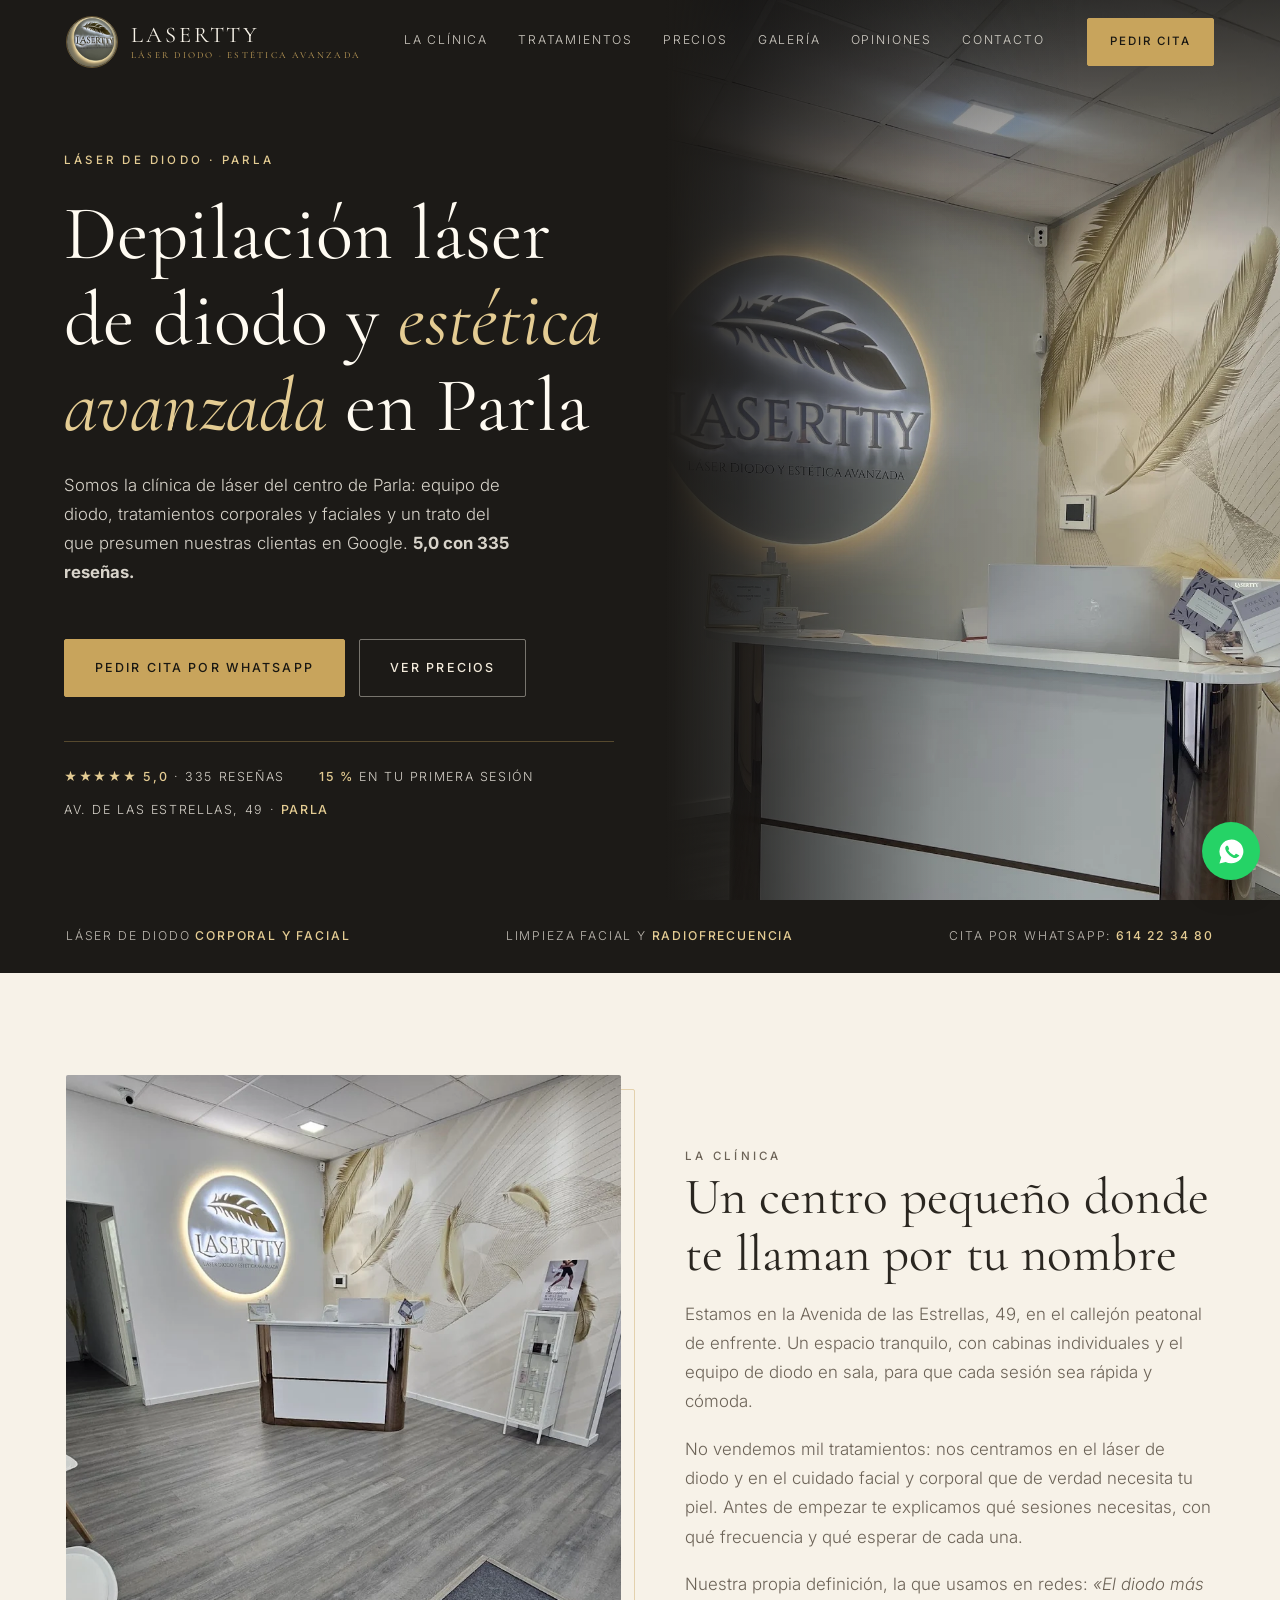
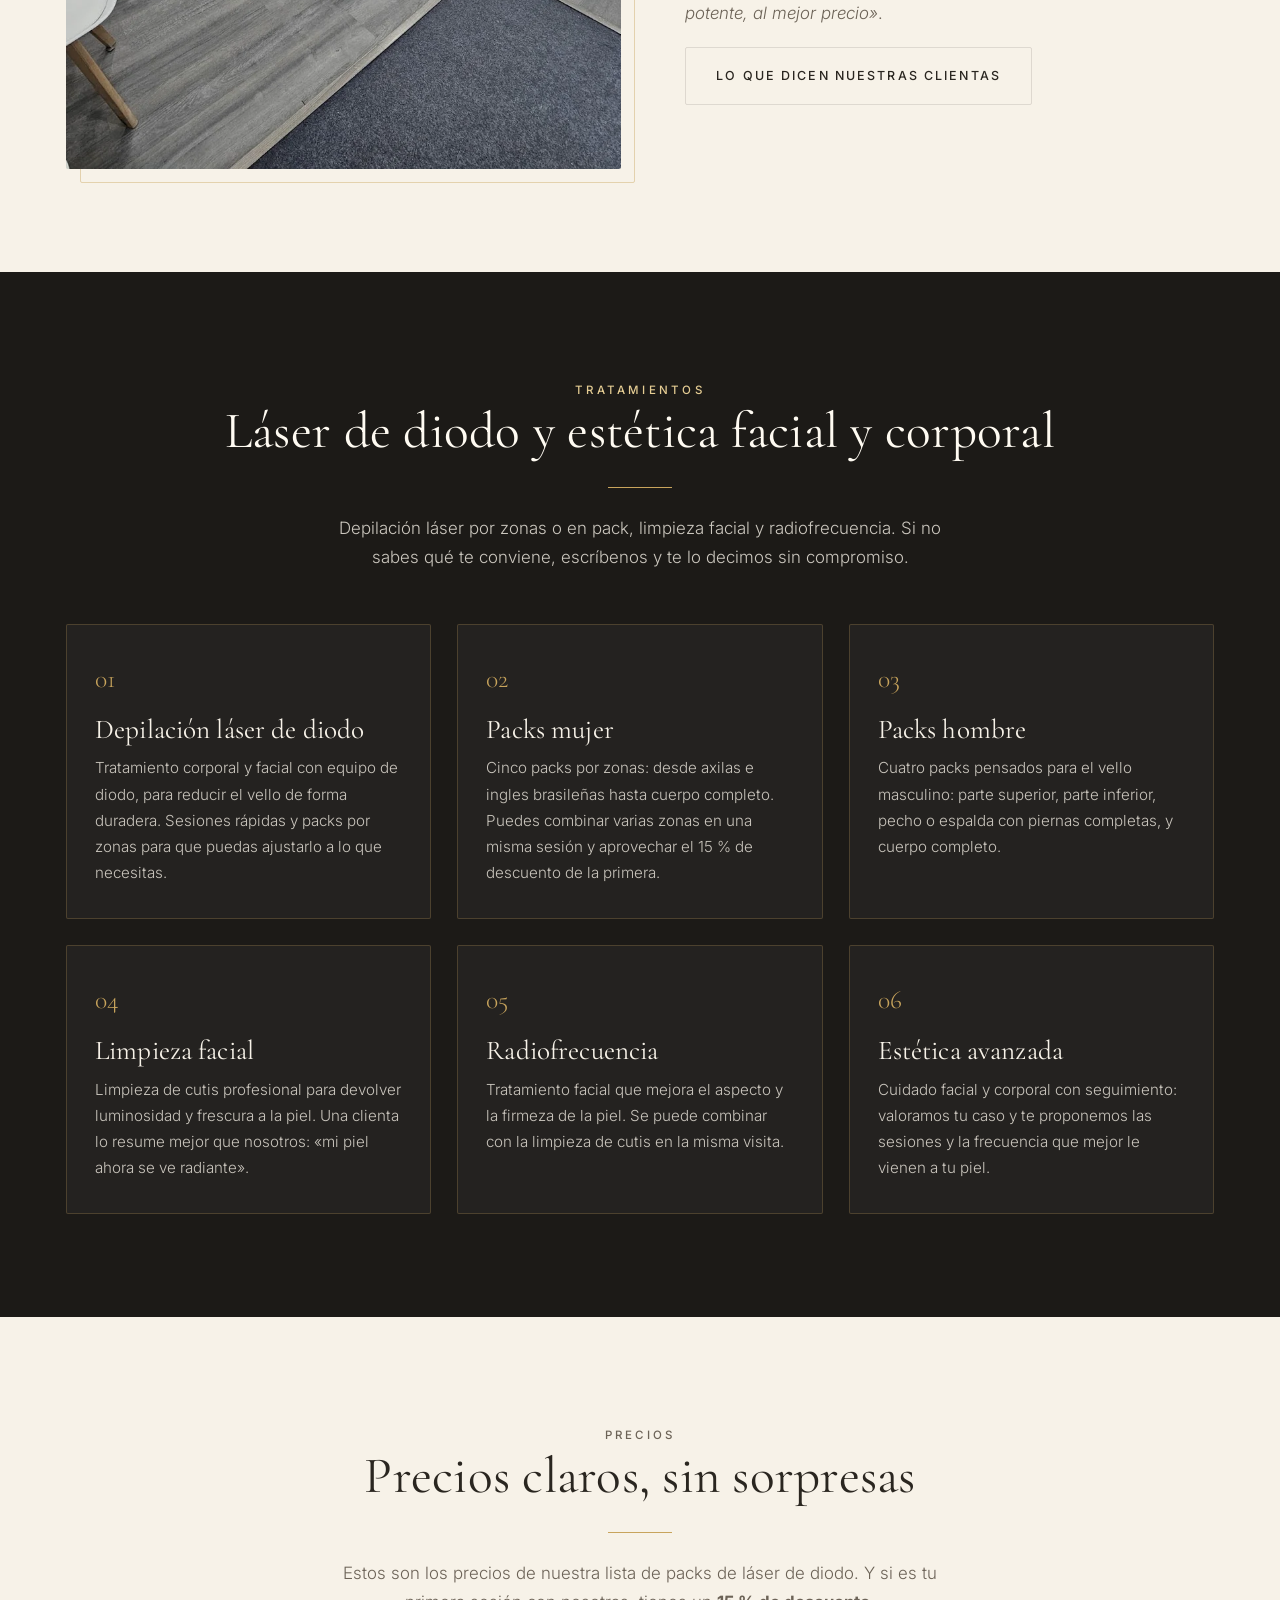
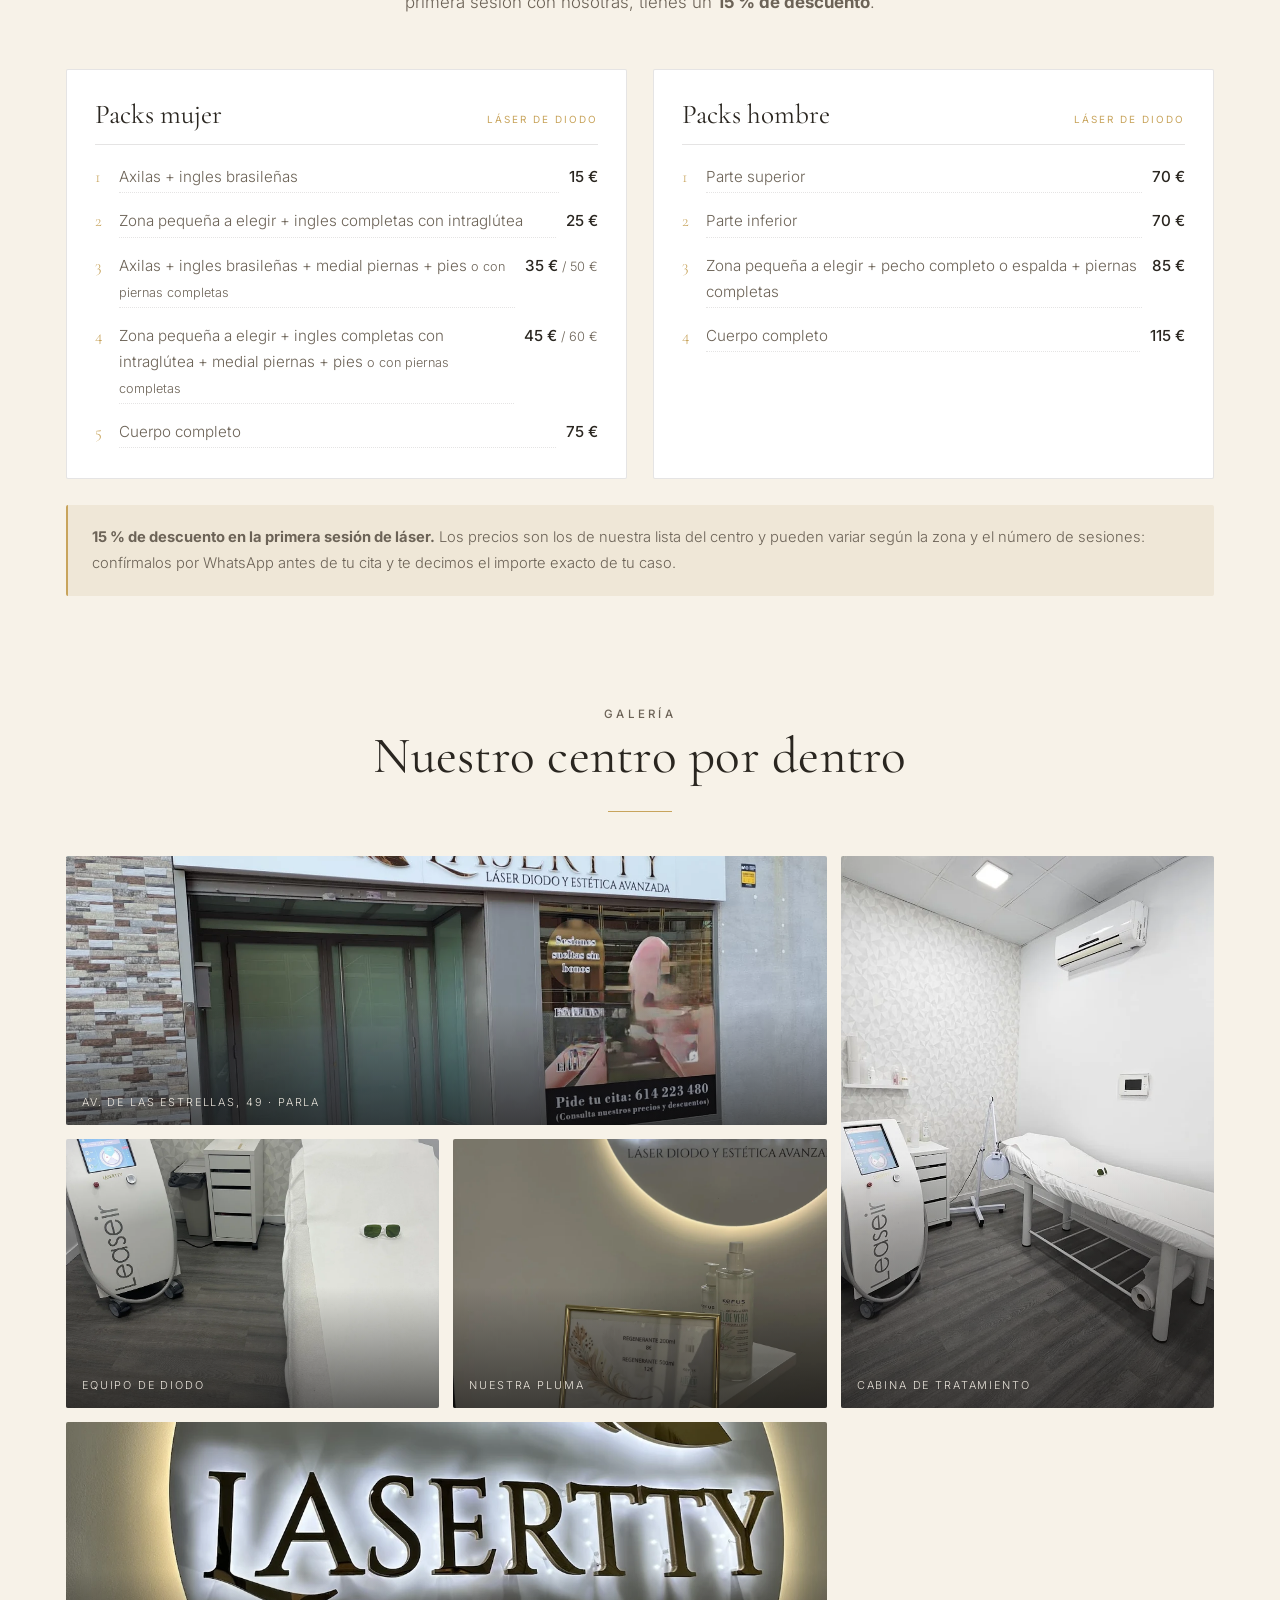
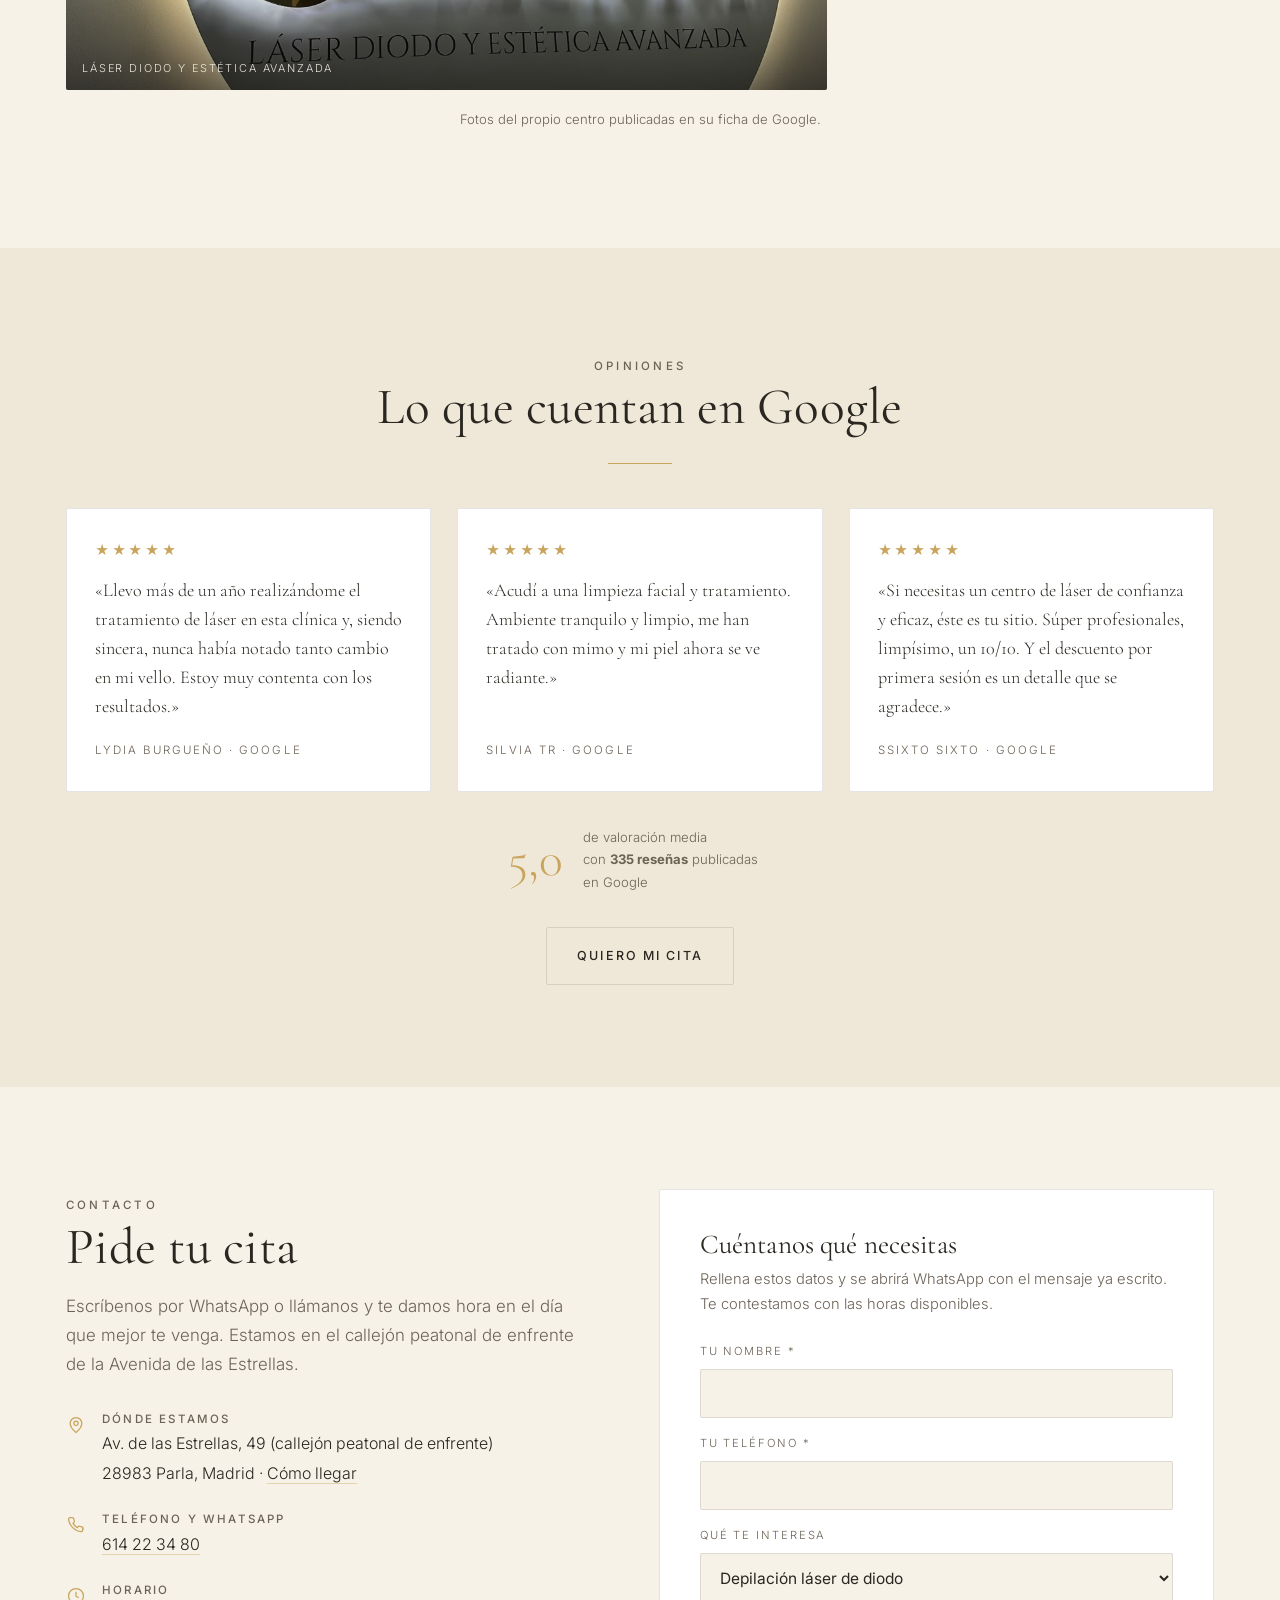
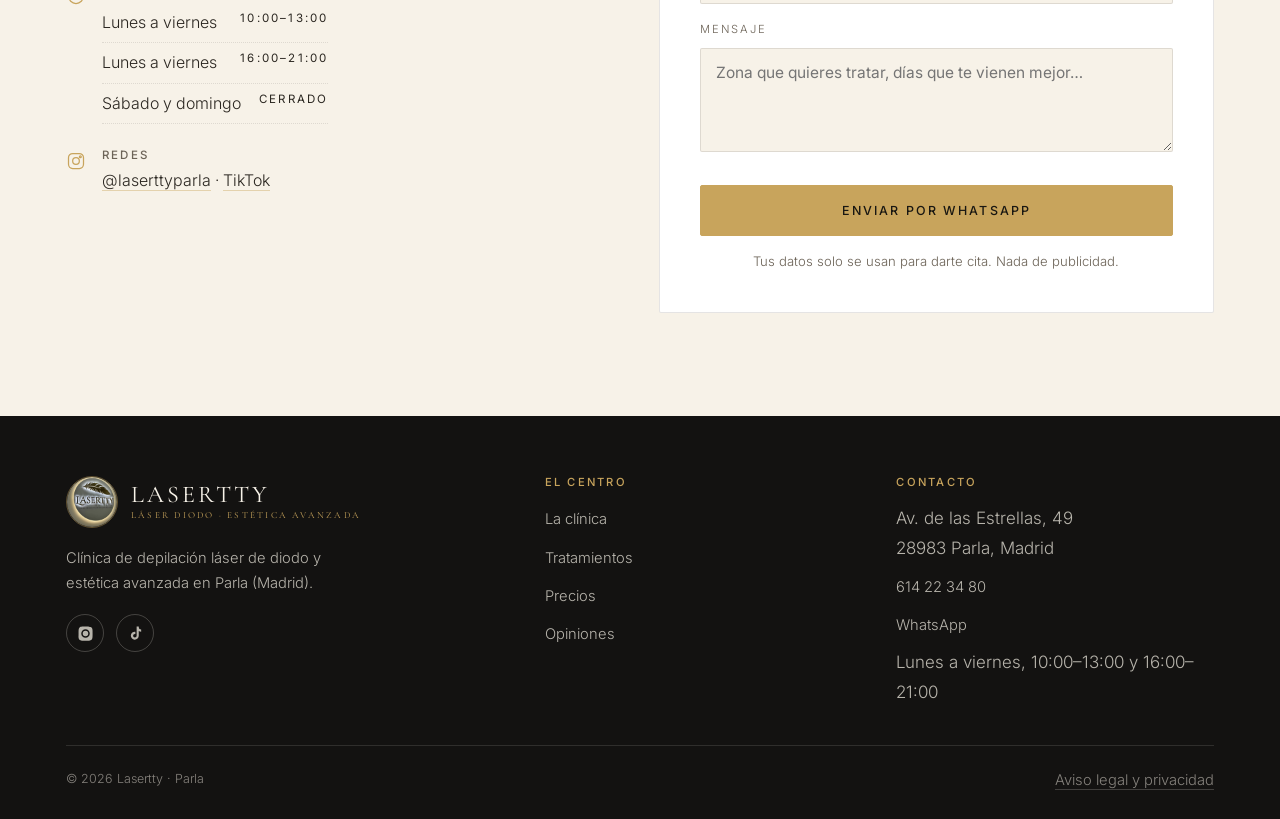
==== index.html @ de96763f "Lasertty (Parla): web premium de clinica de laser diodo y estetica avanzada" ====
<!DOCTYPE html>
<html lang="es">
<head>
<meta charset="utf-8">
<meta name="viewport" content="width=device-width, initial-scale=1, maximum-scale=1, user-scalable=no, viewport-fit=cover">
<title>Lasertty — Depilación láser de diodo y estética avanzada en Parla</title>
<meta name="description" content="Clínica de láser de diodo y estética avanzada en Parla (Madrid). 5,0 en Google con 335 reseñas. 15 % en tu primera sesión de láser. Av. de las Estrellas, 49 — cita por WhatsApp: 614 22 34 80.">
<meta name="robots" content="index, follow">
<meta name="theme-color" content="#131211">
<meta property="og:type" content="website">
<meta property="og:title" content="Lasertty — Láser de diodo y estética avanzada en Parla">
<meta property="og:description" content="Depilación láser de diodo, limpieza facial y radiofrecuencia. 5,0 en Google con 335 reseñas y 15 % en tu primera sesión.">
<meta property="og:image" content="https://neolabs-clientes.github.io/lasertty/og.jpg">
<meta property="og:url" content="https://neolabs-clientes.github.io/lasertty/">
<meta property="og:locale" content="es_ES">
<link rel="icon" href="favicon.png">
<link rel="apple-touch-icon" href="apple-touch-icon.png">
<link rel="preconnect" href="https://fonts.googleapis.com">
<link rel="preconnect" href="https://fonts.gstatic.com" crossorigin>
<link href="https://fonts.googleapis.com/css2?family=Cormorant+Garamond:ital,wght@0,300;0,400;0,500;1,400&family=Inter:wght@300;400;500&display=swap" rel="stylesheet">
<link rel="stylesheet" href="assets/estilo.css">
<script type="application/ld+json">
{
  "@context":"https://schema.org",
  "@type":"BeautySalon",
  "name":"Lasertty",
  "alternateName":"Lasertty — Láser diodo y estética avanzada",
  "description":"Clínica de depilación láser de diodo y estética avanzada en Parla: tratamientos corporales y faciales, limpieza facial y radiofrecuencia.",
  "telephone":"+34614223480",
  "image":"https://neolabs-clientes.github.io/lasertty/og.jpg",
  "url":"https://neolabs-clientes.github.io/lasertty/",
  "address":{"@type":"PostalAddress","streetAddress":"Avenida de las Estrellas, 49","postalCode":"28983","addressLocality":"Parla","addressRegion":"Madrid","addressCountry":"ES"},
  "aggregateRating":{"@type":"AggregateRating","ratingValue":"5.0","reviewCount":"335","bestRating":"5"},
  "openingHoursSpecification":[
    {"@type":"OpeningHoursSpecification","dayOfWeek":["Monday","Tuesday","Wednesday","Thursday","Friday"],"opens":"10:00","closes":"13:00"},
    {"@type":"OpeningHoursSpecification","dayOfWeek":["Monday","Tuesday","Wednesday","Thursday","Friday"],"opens":"16:00","closes":"21:00"}
  ],
  "sameAs":["https://www.instagram.com/laserttyparla/","https://www.tiktok.com/@laserttyparla"],
  "priceRange":"15€ - 115€"
}
</script>
</head>
<body>

<header id="cab">
  <div class="wrap nav">
    <a class="marca" href="#inicio" aria-label="Lasertty, inicio">
      <img src="assets/img/logo.webp" alt="Logotipo de Lasertty: pluma dorada y nombre de la clínica" width="1200" height="1200">
      <b>LASERTTY<i>Láser diodo · Estética avanzada</i></b>
    </a>
    <nav class="menu" id="menu">
      <a href="#clinica">La clínica</a>
      <a href="#tratamientos">Tratamientos</a>
      <a href="#precios">Precios</a>
      <a href="#galeria">Galería</a>
      <a href="#opiniones">Opiniones</a>
      <a href="#contacto">Contacto</a>
    </nav>
    <a class="btn" href="https://wa.me/34614223480?text=Hola%2C%20quiero%20pedir%20cita%20en%20Lasertty" target="_blank" rel="noopener">Pedir cita</a>
    <button class="burger" id="burger" aria-label="Abrir menú" aria-expanded="false"><span></span><span></span><span></span></button>
  </div>
</header>

<main>

<!-- HERO -->
<section class="hero" id="inicio">
  <div class="texto">
    <span class="over">Láser de diodo · Parla</span>
    <h1>Depilación láser de diodo y <em>estética avanzada</em> en Parla</h1>
    <p class="sub">Somos la clínica de láser del centro de Parla: equipo de diodo, tratamientos corporales y faciales y un trato del que presumen nuestras clientas en Google. <strong>5,0 con 335 reseñas.</strong></p>
    <div class="acciones">
      <a class="btn" href="https://wa.me/34614223480?text=Hola%2C%20quiero%20pedir%20cita%20en%20Lasertty" target="_blank" rel="noopener">Pedir cita por WhatsApp</a>
      <a class="btn btn-claro" href="#precios">Ver precios</a>
    </div>
    <div class="ficha">
      <div><span class="estrellas">★★★★★</span> <b>5,0</b> · 335 reseñas</div>
      <div><b>15 %</b> en tu primera sesión</div>
      <div>Av. de las Estrellas, 49 · <b>Parla</b></div>
    </div>
  </div>
  <div class="foto">
    <picture>
      <source media="(max-width:760px)" srcset="assets/img/hero-movil.webp" width="1040" height="1280">
      <img src="assets/img/hero-foto.webp" alt="Recepción de Lasertty con el emblema circular iluminado y la pluma dorada en la pared" width="1200" height="1500" fetchpriority="high">
    </picture>
  </div>
</section>

<!-- FRANJA -->
<div class="franja">
  <div class="wrap">
    <span>Láser de diodo <b>corporal y facial</b></span>
    <span>Limpieza facial y <b>radiofrecuencia</b></span>
    <span>Cita por WhatsApp: <b>614 22 34 80</b></span>
  </div>
</div>

<!-- LA CLINICA -->
<section class="pad" id="clinica">
  <div class="wrap dos rev">
    <div class="marco">
      <img class="foto-alta" src="assets/img/clinica.webp" alt="Sala de espera y recepción de Lasertty, con el rótulo iluminado en la pared" width="1400" height="1050" loading="lazy">
    </div>
    <div>
      <span class="over os">La clínica</span>
      <h2>Un centro pequeño donde te llaman por tu nombre</h2>
      <p class="lead">Estamos en la Avenida de las Estrellas, 49, en el callejón peatonal de enfrente. Un espacio tranquilo, con cabinas individuales y el equipo de diodo en sala, para que cada sesión sea rápida y cómoda.</p>
      <p class="lead">No vendemos mil tratamientos: nos centramos en el láser de diodo y en el cuidado facial y corporal que de verdad necesita tu piel. Antes de empezar te explicamos qué sesiones necesitas, con qué frecuencia y qué esperar de cada una.</p>
      <p class="lead">Nuestra propia definición, la que usamos en redes: <em>«El diodo más potente, al mejor precio»</em>.</p>
      <a class="btn btn-linea" href="#opiniones">Lo que dicen nuestras clientas</a>
    </div>
  </div>
</section>

<!-- TRATAMIENTOS -->
<section class="pad osc" id="tratamientos">
  <div class="wrap">
    <div class="centro rev">
      <span class="over">Tratamientos</span>
      <h2>Láser de diodo y estética facial y corporal</h2>
      <div class="hilo"></div>
      <p class="lead">Depilación láser por zonas o en pack, limpieza facial y radiofrecuencia. Si no sabes qué te conviene, escríbenos y te lo decimos sin compromiso.</p>
    </div>
    <div class="tres rev" style="margin-top:52px">
      <article class="tarjeta">
        <span class="num">01</span>
        <h3>Depilación láser de diodo</h3>
        <p>Tratamiento corporal y facial con equipo de diodo, para reducir el vello de forma duradera. Sesiones rápidas y packs por zonas para que puedas ajustarlo a lo que necesitas.</p>
      </article>
      <article class="tarjeta">
        <span class="num">02</span>
        <h3>Packs mujer</h3>
        <p>Cinco packs por zonas: desde axilas e ingles brasileñas hasta cuerpo completo. Puedes combinar varias zonas en una misma sesión y aprovechar el 15 % de descuento de la primera.</p>
      </article>
      <article class="tarjeta">
        <span class="num">03</span>
        <h3>Packs hombre</h3>
        <p>Cuatro packs pensados para el vello masculino: parte superior, parte inferior, pecho o espalda con piernas completas, y cuerpo completo.</p>
      </article>
      <article class="tarjeta">
        <span class="num">04</span>
        <h3>Limpieza facial</h3>
        <p>Limpieza de cutis profesional para devolver luminosidad y frescura a la piel. Una clienta lo resume mejor que nosotros: «mi piel ahora se ve radiante».</p>
      </article>
      <article class="tarjeta">
        <span class="num">05</span>
        <h3>Radiofrecuencia</h3>
        <p>Tratamiento facial que mejora el aspecto y la firmeza de la piel. Se puede combinar con la limpieza de cutis en la misma visita.</p>
      </article>
      <article class="tarjeta">
        <span class="num">06</span>
        <h3>Estética avanzada</h3>
        <p>Cuidado facial y corporal con seguimiento: valoramos tu caso y te proponemos las sesiones y la frecuencia que mejor le vienen a tu piel.</p>
      </article>
    </div>
  </div>
</section>

<!-- PRECIOS -->
<section class="pad" id="precios">
  <div class="wrap">
    <div class="centro rev">
      <span class="over os">Precios</span>
      <h2>Precios claros, sin sorpresas</h2>
      <div class="hilo"></div>
      <p class="lead">Estos son los precios de nuestra lista de packs de láser de diodo. Y si es tu primera sesión con nosotras, tienes un <strong>15 % de descuento</strong>.</p>
    </div>
    <div class="pre-grid rev" style="margin-top:52px">
      <div class="lista">
        <h3>Packs mujer <small>Láser de diodo</small></h3>
        <ul>
          <li><span class="n">1</span><span class="t">Axilas + ingles brasileñas</span><span class="p">15 €</span></li>
          <li><span class="n">2</span><span class="t">Zona pequeña a elegir + ingles completas con intraglútea</span><span class="p">25 €</span></li>
          <li><span class="n">3</span><span class="t">Axilas + ingles brasileñas + medial piernas + pies <small>o con piernas completas</small></span><span class="p">35 € <small>/ 50 €</small></span></li>
          <li><span class="n">4</span><span class="t">Zona pequeña a elegir + ingles completas con intraglútea + medial piernas + pies <small>o con piernas completas</small></span><span class="p">45 € <small>/ 60 €</small></span></li>
          <li><span class="n">5</span><span class="t">Cuerpo completo</span><span class="p">75 €</span></li>
        </ul>
      </div>
      <div class="lista">
        <h3>Packs hombre <small>Láser de diodo</small></h3>
        <ul>
          <li><span class="n">1</span><span class="t">Parte superior</span><span class="p">70 €</span></li>
          <li><span class="n">2</span><span class="t">Parte inferior</span><span class="p">70 €</span></li>
          <li><span class="n">3</span><span class="t">Zona pequeña a elegir + pecho completo o espalda + piernas completas</span><span class="p">85 €</span></li>
          <li><span class="n">4</span><span class="t">Cuerpo completo</span><span class="p">115 €</span></li>
        </ul>
      </div>
    </div>
    <div class="aviso rev">
      <p><strong>15 % de descuento en la primera sesión de láser.</strong> Los precios son los de nuestra lista del centro y pueden variar según la zona y el número de sesiones: confírmalos por WhatsApp antes de tu cita y te decimos el importe exacto de tu caso.</p>
    </div>
  </div>
</section>

<!-- GALERIA -->
<section class="pad" id="galeria" style="padding-top:0">
  <div class="wrap">
    <div class="centro rev">
      <span class="over os">Galería</span>
      <h2>Nuestro centro por dentro</h2>
      <div class="hilo"></div>
    </div>
    <div class="gal rev" style="margin-top:44px">
      <figure class="ancha">
        <img src="assets/img/fachada.webp" alt="Fachada de Lasertty con el rótulo de láser diodo y estética avanzada" width="1500" height="844" loading="lazy">
        <figcaption>Av. de las Estrellas, 49 · Parla</figcaption>
      </figure>
      <figure class="alta">
        <img src="assets/img/tratamiento.webp" alt="Cabina de tratamiento con camilla y equipo de láser de diodo" width="1400" height="1050" loading="lazy">
        <figcaption>Cabina de tratamiento</figcaption>
      </figure>
      <figure>
        <img src="assets/img/equipo.webp" alt="Equipo de láser de diodo con pantalla en la cabina del centro" width="1200" height="1440" loading="lazy">
        <figcaption>Equipo de diodo</figcaption>
      </figure>
      <figure>
        <img src="assets/img/detalle.webp" alt="Detalle de la decoración interior del centro con el emblema de la pluma" width="1120" height="1190" loading="lazy">
        <figcaption>Nuestra pluma</figcaption>
      </figure>
      <figure class="ancha">
        <img src="assets/img/logo.webp" alt="Emblema circular de Lasertty iluminado: pluma dorada, nombre y láser diodo y estética avanzada" width="1200" height="1200" loading="lazy">
        <figcaption>Láser diodo y estética avanzada</figcaption>
      </figure>
    </div>
    <p class="nota-form" style="margin-top:18px;font-size:.82rem;color:var(--gris);text-align:center">Fotos del propio centro publicadas en su ficha de Google.</p>
  </div>
</section>

<!-- OPINIONES -->
<section class="pad" id="opiniones" style="background:var(--crema)">
  <div class="wrap">
    <div class="centro rev">
      <span class="over os">Opiniones</span>
      <h2>Lo que cuentan en Google</h2>
      <div class="hilo"></div>
    </div>
    <div class="opiniones rev">
      <article class="opinion">
        <div class="estrellas">★★★★★</div>
        <blockquote>«Llevo más de un año realizándome el tratamiento de láser en esta clínica y, siendo sincera, nunca había notado tanto cambio en mi vello. Estoy muy contenta con los resultados.»</blockquote>
        <span class="quien">Lydia Burgueño · Google</span>
      </article>
      <article class="opinion">
        <div class="estrellas">★★★★★</div>
        <blockquote>«Acudí a una limpieza facial y tratamiento. Ambiente tranquilo y limpio, me han tratado con mimo y mi piel ahora se ve radiante.»</blockquote>
        <span class="quien">Silvia TR · Google</span>
      </article>
      <article class="opinion">
        <div class="estrellas">★★★★★</div>
        <blockquote>«Si necesitas un centro de láser de confianza y eficaz, éste es tu sitio. Súper profesionales, limpísimo, un 10/10. Y el descuento por primera sesión es un detalle que se agradece.»</blockquote>
        <span class="quien">Ssixto Sixto · Google</span>
      </article>
    </div>
    <div class="nota rev">
      <span class="n">5,0</span>
      <span>de valoración media<br>con <strong>335 reseñas</strong> publicadas en Google</span>
    </div>
    <div class="centro" style="margin-top:34px">
      <a class="btn btn-linea" href="https://wa.me/34614223480?text=Hola%2C%20quiero%20pedir%20cita%20en%20Lasertty" target="_blank" rel="noopener">Quiero mi cita</a>
    </div>
  </div>
</section>

<!-- CONTACTO -->
<section class="pad" id="contacto">
  <div class="wrap contacto">
    <div class="rev">
      <span class="over os">Contacto</span>
      <h2>Pide tu cita</h2>
      <p class="lead">Escríbenos por WhatsApp o llámanos y te damos hora en el día que mejor te venga. Estamos en el callejón peatonal de enfrente de la Avenida de las Estrellas.</p>
      <div class="datos">
        <div class="dato">
          <svg viewBox="0 0 24 24" aria-hidden="true"><path d="M12 21s7-5.6 7-11a7 7 0 1 0-14 0c0 5.4 7 11 7 11z"/><circle cx="12" cy="10" r="2.6"/></svg>
          <div><b>Dónde estamos</b><span>Av. de las Estrellas, 49 (callejón peatonal de enfrente)<br>28983 Parla, Madrid · <a href="https://maps.google.com/?cid=16170370780184438927" target="_blank" rel="noopener">Cómo llegar</a></span></div>
        </div>
        <div class="dato">
          <svg viewBox="0 0 24 24" aria-hidden="true"><path d="M20 15.4v2.9a1.7 1.7 0 0 1-1.9 1.7 16.8 16.8 0 0 1-7.3-2.6 16.5 16.5 0 0 1-5.1-5.1A16.8 16.8 0 0 1 3.1 5a1.7 1.7 0 0 1 1.7-1.9h2.9a1.7 1.7 0 0 1 1.7 1.5c.1.9.3 1.7.6 2.5a1.7 1.7 0 0 1-.4 1.8l-1.2 1.2a13.6 13.6 0 0 0 5.1 5.1l1.2-1.2a1.7 1.7 0 0 1 1.8-.4c.8.3 1.6.5 2.5.6a1.7 1.7 0 0 1 1.5 1.7z"/></svg>
          <div><b>Teléfono y WhatsApp</b><span><a href="tel:+34614223480">614 22 34 80</a></span></div>
        </div>
        <div class="dato">
          <svg viewBox="0 0 24 24" aria-hidden="true"><circle cx="12" cy="12" r="9"/><path d="M12 7v5.2l3.4 2"/></svg>
          <div>
            <b>Horario</b>
            <ul class="horario">
              <li><span>Lunes a viernes</span><b>10:00–13:00</b></li>
              <li><span>Lunes a viernes</span><b>16:00–21:00</b></li>
              <li><span>Sábado y domingo</span><b>Cerrado</b></li>
            </ul>
          </div>
        </div>
        <div class="dato">
          <svg viewBox="0 0 24 24" aria-hidden="true"><rect x="3" y="3" width="18" height="18" rx="5"/><circle cx="12" cy="12" r="4"/><circle cx="17.2" cy="6.8" r="1.1"/></svg>
          <div><b>Redes</b><span><a href="https://www.instagram.com/laserttyparla/" target="_blank" rel="noopener">@laserttyparla</a> · <a href="https://www.tiktok.com/@laserttyparla" target="_blank" rel="noopener">TikTok</a></span></div>
        </div>
      </div>
    </div>

    <form class="form rev" id="formCita" novalidate>
      <h3 style="margin-bottom:6px">Cuéntanos qué necesitas</h3>
      <p style="font-size:.92rem;color:var(--gris);margin-bottom:24px">Rellena estos datos y se abrirá WhatsApp con el mensaje ya escrito. Te contestamos con las horas disponibles.</p>
      <div class="campo">
        <label for="nombre">Tu nombre *</label>
        <input type="text" id="nombre" required autocomplete="name">
      </div>
      <div class="campo">
        <label for="telefono">Tu teléfono *</label>
        <input type="tel" id="telefono" required autocomplete="tel">
      </div>
      <div class="campo">
        <label for="servicio">Qué te interesa</label>
        <select id="servicio">
          <option>Depilación láser de diodo</option>
          <option>Pack mujer</option>
          <option>Pack hombre</option>
          <option>Limpieza facial</option>
          <option>Radiofrecuencia</option>
          <option>No lo sé, quiero asesoramiento</option>
        </select>
      </div>
      <div class="campo">
        <label for="mensaje">Mensaje</label>
        <textarea id="mensaje" placeholder="Zona que quieres tratar, días que te vienen mejor…"></textarea>
      </div>
      <button class="btn" type="submit">Enviar por WhatsApp</button>
      <p class="nota-form">Tus datos solo se usan para darte cita. Nada de publicidad.</p>
    </form>
  </div>
</section>

</main>

<footer class="pie">
  <div class="wrap">
    <div class="arriba">
      <div>
        <a class="marca" href="#inicio">
          <img src="assets/img/logo.webp" alt="Lasertty" width="1200" height="1200" loading="lazy">
          <b>LASERTTY<i>Láser diodo · Estética avanzada</i></b>
        </a>
        <p style="margin-top:18px;max-width:34ch;font-size:.92rem">Clínica de depilación láser de diodo y estética avanzada en Parla (Madrid).</p>
        <div class="social">
          <a href="https://www.instagram.com/laserttyparla/" target="_blank" rel="noopener" aria-label="Instagram de Lasertty">
            <svg viewBox="0 0 24 24" aria-hidden="true"><path d="M12 2.2c3.2 0 3.6 0 4.9.1 1.2.1 1.8.3 2.2.5.6.2 1 .5 1.4.9.4.4.7.8.9 1.4.2.4.4 1 .5 2.2.1 1.3.1 1.7.1 4.9s0 3.6-.1 4.9c-.1 1.2-.3 1.8-.5 2.2-.2.6-.5 1-.9 1.4-.4.4-.8.7-1.4.9-.4.2-1 .4-2.2.5-1.3.1-1.7.1-4.9.1s-3.6 0-4.9-.1c-1.2-.1-1.8-.3-2.2-.5a3.9 3.9 0 0 1-1.4-.9 3.9 3.9 0 0 1-.9-1.4c-.2-.4-.4-1-.5-2.2C2.2 15.6 2.2 15.2 2.2 12s0-3.6.1-4.9c.1-1.2.3-1.8.5-2.2.2-.6.5-1 .9-1.4.4-.4.8-.7 1.4-.9.4-.2 1-.4 2.2-.5C8.4 2.2 8.8 2.2 12 2.2zm0 3.8a6 6 0 1 0 0 12 6 6 0 0 0 0-12zm0 9.9a3.9 3.9 0 1 1 0-7.8 3.9 3.9 0 0 1 0 7.8zm6.2-10.1a1.4 1.4 0 1 1-2.8 0 1.4 1.4 0 0 1 2.8 0z"/></svg>
          </a>
          <a href="https://www.tiktok.com/@laserttyparla" target="_blank" rel="noopener" aria-label="TikTok de Lasertty">
            <svg viewBox="0 0 24 24" aria-hidden="true"><path d="M16.6 2h-3v13.1a2.5 2.5 0 1 1-2.5-2.5c.3 0 .5 0 .7.1V9.6a5.6 5.6 0 1 0 4.8 5.5V8.4a6 6 0 0 0 3.4 1.1V6.4a3.4 3.4 0 0 1-3.4-3.4V2z"/></svg>
          </a>
        </div>
      </div>
      <div>
        <h4>El centro</h4>
        <ul>
          <li><a href="#clinica">La clínica</a></li>
          <li><a href="#tratamientos">Tratamientos</a></li>
          <li><a href="#precios">Precios</a></li>
          <li><a href="#opiniones">Opiniones</a></li>
        </ul>
      </div>
      <div>
        <h4>Contacto</h4>
        <ul>
          <li>Av. de las Estrellas, 49<br>28983 Parla, Madrid</li>
          <li><a href="tel:+34614223480">614 22 34 80</a></li>
          <li><a href="https://wa.me/34614223480" target="_blank" rel="noopener">WhatsApp</a></li>
          <li>Lunes a viernes, 10:00–13:00 y 16:00–21:00</li>
        </ul>
      </div>
    </div>
    <div class="pie-abajo">
      <span>© <span id="ano">2026</span> Lasertty · Parla</span>
      <span><a href="legal.html">Aviso legal y privacidad</a></span>
    </div>
  </div>
</footer>

<a class="flota" href="https://wa.me/34614223480?text=Hola%2C%20quiero%20pedir%20cita%20en%20Lasertty" target="_blank" rel="noopener" aria-label="Escribir por WhatsApp">
  <svg viewBox="0 0 24 24" aria-hidden="true"><path d="M12 2a9.9 9.9 0 0 0-8.5 15L2 22l5.2-1.4A9.9 9.9 0 1 0 12 2zm5.7 14c-.2.7-1.4 1.3-2 1.4-.5.1-1.1.1-1.8-.1a12.5 12.5 0 0 1-6.3-5.5c-.5-.8-.8-1.7-.8-2.6 0-.9.5-1.4.7-1.6.2-.2.4-.3.6-.3h.5c.2 0 .4 0 .6.4l.8 2c.1.2 0 .4-.1.5l-.4.5c-.1.2-.3.3-.1.5a10 10 0 0 0 4.5 3.9c.3.1.4.1.6-.1l.9-1c.2-.2.3-.2.5-.1l2 .9c.2.1.4.2.4.3.1.3.1.6-.1 1.1z"/></svg>
</a>

<script>
(function(){
  var cab=document.getElementById('cab');
  var alScroll=function(){ cab.classList.toggle('solida', window.scrollY>60); };
  alScroll(); addEventListener('scroll',alScroll,{passive:true});

  var burger=document.getElementById('burger'), menu=document.getElementById('menu');
  burger.addEventListener('click',function(){
    var abierto=menu.classList.toggle('abierto');
    burger.setAttribute('aria-expanded',abierto?'true':'false');
  });
  menu.querySelectorAll('a').forEach(function(a){
    a.addEventListener('click',function(){ menu.classList.remove('abierto'); burger.setAttribute('aria-expanded','false'); });
  });

  var rev=document.querySelectorAll('.rev');
  if('IntersectionObserver' in window){
    var io=new IntersectionObserver(function(es){
      es.forEach(function(e){ if(e.isIntersecting){ e.target.classList.add('visto'); io.unobserve(e.target); } });
    },{threshold:.12,rootMargin:'0px 0px -40px 0px'});
    rev.forEach(function(el){ io.observe(el); });
  } else { rev.forEach(function(el){ el.classList.add('visto'); }); }

  document.getElementById('formCita').addEventListener('submit',function(ev){
    ev.preventDefault();
    var n=document.getElementById('nombre').value.trim();
    var t=document.getElementById('telefono').value.trim();
    var s=document.getElementById('servicio').value;
    var m=document.getElementById('mensaje').value.trim();
    if(!n){ alert('Por favor, escribe tu nombre.'); document.getElementById('nombre').focus(); return; }
    if(!t){ alert('Por favor, escribe tu teléfono.'); document.getElementById('telefono').focus(); return; }
    var texto='Hola, soy '+n+'. Mi teléfono: '+t+'. Me interesa: '+s+'. '+(m||'Quiero pedir cita.');
    window.open('https://wa.me/34614223480?text='+encodeURIComponent(texto),'_blank');
  });

  document.getElementById('ano').textContent=new Date().getFullYear();
})();
</script>
</body>
</html>
---- assets/estilo.css ----
/* ------------------------------------------------------------------
   LASERTTY — Láser diodo y estética avanzada (Parla)
   Paleta extraída de su rótulo real: marfil + oro champán + grafito
------------------------------------------------------------------ */
:root{
  --negro:#131211;
  --grafito:#1C1A17;
  --grafito2:#242119;
  --oro:#C8A45C;
  --oro-claro:#E4CC93;
  --oro-suave:rgba(200,164,92,.28);
  --marfil:#F7F2E8;
  --crema:#EFE7D7;
  --texto:#2A2620;
  --gris:#6C6357;
  --linea:rgba(42,38,32,.12);
  --linea-oro:rgba(200,164,92,.42);
  --serif:'Cormorant Garamond',Georgia,serif;
  --sans:'Inter',system-ui,-apple-system,'Segoe UI',sans-serif;
  --ancho:1200px;
  --radio:2px;
}
*,*::before,*::after{box-sizing:border-box}
html{scroll-behavior:smooth}
body{
  margin:0;background:var(--marfil);color:var(--texto);
  font-family:var(--sans);font-size:17px;line-height:1.72;
  font-weight:300;-webkit-font-smoothing:antialiased;
  overflow-x:hidden;
}
img{max-width:100%;height:auto;display:block}
a{color:inherit;text-decoration:none}
h1,h2,h3,h4{font-family:var(--serif);font-weight:400;line-height:1.12;margin:0;letter-spacing:.005em}
h1{font-size:clamp(2.6rem,6vw,4.9rem)}
h2{font-size:clamp(2rem,4.2vw,3.2rem)}
h3{font-size:clamp(1.3rem,2.3vw,1.7rem)}
p{margin:0 0 1.1em}
.wrap{width:100%;max-width:var(--ancho);margin:0 auto;padding:0 26px}
.pad{padding:clamp(70px,8vw,126px) 0}
section[id]{scroll-margin-top:88px}
.over{display:inline-block;font-size:.72rem;letter-spacing:.28em;text-transform:uppercase;color:var(--oro);font-weight:500}
.over.os{color:var(--gris)}
.lead{font-size:1.06rem;color:var(--gris);max-width:62ch}
.centro{text-align:center}
.centro .lead{margin-left:auto;margin-right:auto}
h2+.lead{margin-top:16px}
.hilo{width:64px;height:1px;background:var(--oro);margin:26px auto}

/* botones */
.btn{
  display:inline-flex;align-items:center;gap:10px;justify-content:center;
  font-family:var(--sans);font-size:.78rem;font-weight:500;
  letter-spacing:.17em;text-transform:uppercase;
  padding:17px 30px;border:1px solid var(--oro);border-radius:var(--radio);
  background:var(--oro);color:#191712;cursor:pointer;
  transition:background .35s,color .35s,transform .35s,border-color .35s;
}
.btn:hover{background:transparent;color:var(--oro);transform:translateY(-2px)}
.btn-claro{background:transparent;color:var(--marca-texto,#F2EADB);border-color:rgba(247,242,232,.42)}
.btn-claro:hover{background:rgba(247,242,232,.1);color:#fff;border-color:#fff}
.btn-linea{background:transparent;color:var(--texto);border-color:var(--linea)}
.btn-linea:hover{background:var(--texto);color:var(--marfil);border-color:var(--texto)}

/* cabecera */
#cab{
  position:fixed;inset:0 0 auto 0;z-index:80;
  transition:background .4s,box-shadow .4s,padding .4s;
  padding:16px 0;
}
#cab.solida{background:rgba(19,18,17,.9);backdrop-filter:blur(14px);box-shadow:0 1px 0 rgba(200,164,92,.24);padding:9px 0}
.nav{display:flex;align-items:center;justify-content:space-between;gap:20px}
.marca{display:flex;align-items:center;gap:13px}
.marca img{width:52px;height:52px;border-radius:50%;object-fit:cover;border:1px solid var(--linea-oro);transition:width .4s,height .4s}
#cab.solida .marca img{width:42px;height:42px}
.marca b{display:block;font-family:var(--serif);font-size:1.4rem;font-weight:400;color:var(--marfil);letter-spacing:.13em;line-height:1}
.marca i{display:block;font-style:normal;font-size:.58rem;letter-spacing:.24em;text-transform:uppercase;color:var(--oro);margin-top:4px}
.menu{display:flex;align-items:center;gap:30px}
.menu a{font-size:.76rem;letter-spacing:.15em;text-transform:uppercase;color:rgba(247,242,232,.82);padding-bottom:3px;border-bottom:1px solid transparent;transition:color .3s,border-color .3s}
.menu a:hover{color:#fff;border-color:var(--oro)}
.nav .btn{padding:13px 22px;font-size:.72rem}
.burger{display:none;background:none;border:0;padding:8px;cursor:pointer;position:relative;z-index:90}
.burger span{display:block;width:24px;height:1.5px;background:var(--marfil);margin:5px 0;transition:.3s}
#cab.solida .burger span{background:var(--marfil)}

/* hero */
.hero{
  position:relative;background:var(--grafito);color:var(--marfil);
  min-height:100svh;display:grid;grid-template-columns:1.04fr .96fr;align-items:stretch;
  overflow:hidden;
}
.hero .texto{
  display:flex;flex-direction:column;justify-content:center;
  max-width:760px;margin-left:auto;
  padding:clamp(124px,15vh,186px) clamp(30px,4vw,74px) clamp(48px,7vh,86px) clamp(26px,5vw,120px);
}
.hero .foto{position:relative;overflow:hidden;background:var(--negro)}
.hero .foto img{width:100%;height:100%;object-fit:cover;object-position:center 28%}
.hero .foto::after{
  content:"";position:absolute;inset:0;
  background:
    linear-gradient(90deg,var(--grafito) 0%,rgba(19,18,17,.78) 12%,rgba(19,18,17,.16) 44%,rgba(19,18,17,0) 68%),
    linear-gradient(180deg,rgba(19,18,17,.72) 0%,rgba(19,18,17,0) 28%);
}
.hero .over{color:var(--oro-claro)}
.hero h1{margin:20px 0 0;max-width:15ch;color:#FFFBF2}
.hero h1 em{font-style:italic;color:var(--oro-claro)}
.hero .sub{margin-top:22px;max-width:46ch;font-size:1.05rem;color:rgba(247,242,232,.86)}
.acciones{display:flex;flex-wrap:wrap;gap:14px;margin-top:34px}
.hero .ficha{
  display:flex;flex-wrap:wrap;gap:12px 34px;margin-top:44px;padding-top:24px;
  border-top:1px solid rgba(200,164,92,.34);
}
.hero .ficha div{font-size:.78rem;letter-spacing:.13em;text-transform:uppercase;color:rgba(247,242,232,.84)}
.hero .ficha b{color:var(--oro-claro);font-weight:500}
.estrellas{color:var(--oro-claro);letter-spacing:.14em}

/* franja */
.franja{background:var(--grafito);color:var(--marfil);padding:26px 0}
.franja .wrap{display:flex;flex-wrap:wrap;justify-content:space-between;gap:16px 30px;align-items:center}
.franja span{font-size:.76rem;letter-spacing:.15em;text-transform:uppercase;color:rgba(247,242,232,.74)}
.franja b{color:var(--oro-claro);font-weight:500}

/* rejillas */
.dos{display:grid;grid-template-columns:1.05fr 1fr;gap:clamp(30px,5vw,74px);align-items:center}
.tres{display:grid;grid-template-columns:repeat(3,1fr);gap:26px}
.cuatro{display:grid;grid-template-columns:repeat(auto-fit,minmax(230px,1fr));gap:22px}
.marco{position:relative}
.marco img{border-radius:var(--radio)}
.marco::after{content:"";position:absolute;inset:14px -14px -14px 14px;border:1px solid var(--linea-oro);border-radius:var(--radio);z-index:-1}
.foto-alta{aspect-ratio:4/5;object-fit:cover;width:100%}

/* tarjetas */
.tarjeta{
  background:#fff;border:1px solid var(--linea);border-radius:var(--radio);
  padding:32px 28px;transition:transform .4s,box-shadow .4s,border-color .4s;
}
.tarjeta:hover{transform:translateY(-6px);box-shadow:0 24px 50px -30px rgba(42,38,32,.45);border-color:var(--linea-oro)}
.tarjeta h3{margin-bottom:10px}
.tarjeta p{font-size:.95rem;color:var(--gris);margin-bottom:0}
.tarjeta .num{font-family:var(--serif);font-size:1.6rem;color:var(--oro);display:block;margin-bottom:14px}
.osc {background:var(--grafito);color:var(--marfil)}
.osc .tarjeta{background:rgba(255,255,255,.04);border-color:rgba(200,164,92,.24)}
.osc .tarjeta p{color:rgba(247,242,232,.78)}
.osc h2{color:#FFFBF2}
.osc .lead{color:rgba(247,242,232,.8)}
.osc .over{color:var(--oro-claro)}

/* precios */
.pre-grid{display:grid;grid-template-columns:repeat(auto-fit,minmax(290px,1fr));gap:26px}
.lista{background:#fff;border:1px solid var(--linea);border-radius:var(--radio);padding:30px 28px}
.lista h3{display:flex;align-items:baseline;justify-content:space-between;gap:12px;
  padding-bottom:14px;margin-bottom:18px;border-bottom:1px solid var(--linea)}
.lista h3 small{font-family:var(--sans);font-size:.62rem;letter-spacing:.2em;text-transform:uppercase;color:var(--oro)}
.lista ul{list-style:none;margin:0;padding:0;display:grid;gap:14px}
.lista li{display:flex;align-items:baseline;gap:10px;font-size:.95rem;color:var(--gris)}
.lista li .n{font-family:var(--serif);color:var(--oro);font-size:1.05rem;min-width:14px}
.lista li .t{flex:1;border-bottom:1px dotted var(--linea);padding-bottom:2px}
.lista li .p{font-weight:500;color:var(--texto);white-space:nowrap}
.lista li .p small{color:var(--gris);font-weight:300;font-size:.8rem}
.aviso{display:flex;gap:14px;align-items:flex-start;margin-top:26px;padding:20px 24px;
  background:var(--crema);border-left:2px solid var(--oro);border-radius:var(--radio)}
.aviso p{margin:0;font-size:.92rem;color:var(--gris)}

/* galeria */
.gal{display:grid;grid-template-columns:repeat(3,1fr);grid-auto-rows:clamp(190px,21vw,282px);gap:14px}
.gal figure{margin:0;position:relative;overflow:hidden;border-radius:var(--radio);background:var(--grafito)}
.gal img{width:100%;height:100%;object-fit:cover;transition:transform .8s}
.gal figure:hover img{transform:scale(1.05)}
.gal figure::after{content:"";position:absolute;inset:0;background:linear-gradient(180deg,transparent 55%,rgba(19,18,17,.62));pointer-events:none}
.gal figcaption{position:absolute;left:16px;bottom:13px;z-index:2;font-size:.68rem;letter-spacing:.17em;text-transform:uppercase;color:rgba(247,242,232,.92)}
.gal .ancha{grid-column:span 2}
.gal .alta{grid-row:span 2}

/* opiniones */
.opiniones{display:grid;grid-template-columns:repeat(3,1fr);gap:26px;margin-top:44px}
.opinion{background:#fff;border:1px solid var(--linea);border-radius:var(--radio);padding:30px 28px;display:flex;flex-direction:column}
.opinion .estrellas{color:var(--oro);font-size:.85rem;letter-spacing:.2em}
.opinion blockquote{margin:14px 0 20px;font-family:var(--serif);font-size:1.13rem;line-height:1.6;color:var(--texto)}
.opinion .quien{margin-top:auto;font-size:.72rem;letter-spacing:.18em;text-transform:uppercase;color:var(--gris)}
.nota{display:flex;align-items:center;gap:20px;justify-content:center;margin-top:34px}
.nota .n{font-family:var(--serif);font-size:3.1rem;color:var(--oro);line-height:1}
.nota span{font-size:.82rem;color:var(--gris);text-align:left;max-width:190px}

/* contacto */
.contacto{display:grid;grid-template-columns:1fr 1.05fr;gap:clamp(30px,5vw,64px)}
.datos{display:grid;gap:22px;margin-top:30px}
.dato{display:flex;gap:16px;align-items:flex-start}
.dato svg{width:20px;height:20px;stroke:var(--oro);fill:none;stroke-width:1.5;flex:0 0 20px;margin-top:5px}
.dato b{display:block;font-size:.72rem;letter-spacing:.19em;text-transform:uppercase;color:var(--gris);font-weight:500}
.dato span{font-size:1rem;color:var(--texto)}
.dato a{border-bottom:1px solid var(--linea-oro)}
.horario{list-style:none;margin:8px 0 0;padding:0;display:grid;gap:6px}
.horario li{display:flex;justify-content:space-between;gap:18px;font-size:.93rem;color:var(--gris);border-bottom:1px dotted var(--linea);padding-bottom:6px;max-width:330px}
.horario li b{color:var(--texto);font-weight:400}
.form{background:#fff;border:1px solid var(--linea);border-radius:var(--radio);padding:clamp(26px,3.4vw,40px)}
.campo{margin-bottom:16px}
.campo label{display:block;font-size:.7rem;letter-spacing:.17em;text-transform:uppercase;color:var(--gris);margin-bottom:8px}
.campo input,.campo select,.campo textarea{
  width:100%;padding:14px 15px;font-family:var(--sans);font-size:.97rem;color:var(--texto);
  background:var(--marfil);border:1px solid var(--linea);border-radius:var(--radio);outline:none;
  transition:border-color .3s,background .3s;
}
.campo input:focus,.campo select:focus,.campo textarea:focus{border-color:var(--oro);background:#fff}
.campo textarea{resize:vertical;min-height:104px}
.form .btn{width:100%;margin-top:8px}
.form .nota-form{margin:14px 0 0;font-size:.82rem;color:var(--gris);text-align:center}

/* pie */
.pie{background:var(--negro);color:rgba(247,242,232,.72);padding:60px 0 26px;margin-top:0}
.pie .arriba{display:grid;grid-template-columns:1.4fr 1fr 1fr;gap:34px;padding-bottom:38px;border-bottom:1px solid rgba(247,242,232,.12)}
.pie .marca b{color:var(--marfil);font-size:1.5rem}
.pie h4{font-family:var(--sans);font-size:.7rem;letter-spacing:.2em;text-transform:uppercase;color:var(--oro);margin-bottom:16px;font-weight:500}
.pie ul{list-style:none;margin:0;padding:0;display:grid;gap:9px}
.pie a{font-size:.92rem;transition:color .3s}
.pie a:hover{color:var(--oro-claro)}
.pie-abajo{display:flex;flex-wrap:wrap;justify-content:space-between;gap:12px;padding-top:22px;font-size:.78rem;color:rgba(247,242,232,.5)}
.pie-abajo a{border-bottom:1px solid rgba(247,242,232,.2)}
.social{display:flex;gap:12px;margin-top:18px}
.social a{width:38px;height:38px;border:1px solid rgba(247,242,232,.22);border-radius:50%;display:grid;place-items:center;transition:border-color .3s,background .3s}
.social a:hover{border-color:var(--oro);background:rgba(200,164,92,.14)}
.social svg{width:17px;height:17px;fill:currentColor}

/* whatsapp flotante */
.flota{
  position:fixed;right:20px;bottom:20px;z-index:90;width:58px;height:58px;border-radius:50%;
  background:#25D366;display:grid;place-items:center;box-shadow:0 14px 30px -12px rgba(0,0,0,.55);
  transition:transform .3s;
}
.flota:hover{transform:scale(1.07)}
.flota svg{width:29px;height:29px;fill:#fff}

/* aparicion */
.rev{opacity:0;transform:translateY(26px);transition:opacity .9s ease,transform .9s ease}
.rev.visto{opacity:1;transform:none}

@media(max-width:1000px){
  .dos,.contacto,.tres,.opiniones{grid-template-columns:1fr}
  .tres,.opiniones{margin-top:6px}
  .gal{grid-template-columns:repeat(2,1fr)}
  .gal .ancha,.gal .alta{grid-column:span 1;grid-row:span 1}
  .pie .arriba{grid-template-columns:1fr 1fr}
  .marco::after{display:none}
  .franja .wrap{justify-content:flex-start;gap:12px 22px}
}
@media(max-width:760px){
  body{font-size:16px}
  .wrap{padding:0 22px}
  .marca img{width:44px;height:44px}
  .marca b{font-size:1.16rem;letter-spacing:.1em}
  .marca i{display:none}
  #cab{padding:12px 0}
  .menu{
    position:fixed;inset:0 0 0 auto;width:min(80vw,330px);background:var(--grafito);
    flex-direction:column;align-items:flex-start;justify-content:center;gap:26px;
    padding:0 34px;transform:translateX(100%);transition:transform .45s ease;z-index:85;
  }
  .menu.abierto{transform:none;box-shadow:-24px 0 60px -20px rgba(0,0,0,.7)}
  .menu.abierto::before{content:"";position:fixed;inset:0;background:rgba(9,9,8,.55);z-index:-1}
  .menu a{font-size:.9rem}
  .nav .btn{display:none}
  .burger{display:block}
  #burger[aria-expanded="true"] span:nth-child(1){transform:translateY(6.5px) rotate(45deg)}
  #burger[aria-expanded="true"] span:nth-child(2){opacity:0}
  #burger[aria-expanded="true"] span:nth-child(3){transform:translateY(-6.5px) rotate(-45deg)}
  .hero{grid-template-columns:1fr;min-height:auto;padding:0}
  .hero .foto{order:-1;height:47svh;min-height:310px}
  .hero .foto img{object-position:center 22%}
  .hero .foto::after{
    background:linear-gradient(180deg,rgba(19,18,17,.66) 0%,rgba(19,18,17,.05) 32%,rgba(19,18,17,.5) 74%,var(--grafito) 100%);
  }
  .hero .texto{padding:28px 22px 56px;max-width:none}
  .hero h1{max-width:20ch;font-size:clamp(2.3rem,9vw,3.1rem)}
  .hero .sub{font-size:1rem}
  .acciones{margin-top:26px}
  .hero .ficha{margin-top:30px;gap:9px 22px;padding-top:20px}
  .acciones .btn{width:100%}
  .gal{grid-template-columns:1fr}
  .gal .ancha,.gal .alta{grid-column:span 1;grid-row:span 1}
  .gal figure{aspect-ratio:4/3}
  .pie .arriba{grid-template-columns:1fr}
  .opiniones,.tres{gap:18px}
  .lista{padding:26px 20px}
  .lista li{display:grid;grid-template-columns:16px 1fr auto;gap:10px;align-items:baseline;font-size:.93rem}
  .lista li .t{border-bottom:0;padding-bottom:0}
  .lista li .t small{display:block}
  .aviso{padding:18px 20px}
}
@media(max-width:420px){
  .ficha div{font-size:.72rem}
  .lista h3{flex-direction:column;align-items:flex-start;gap:4px}
}
@media(prefers-reduced-motion:reduce){
  .rev{opacity:1;transform:none;transition:none}
  html{scroll-behavior:auto}
}
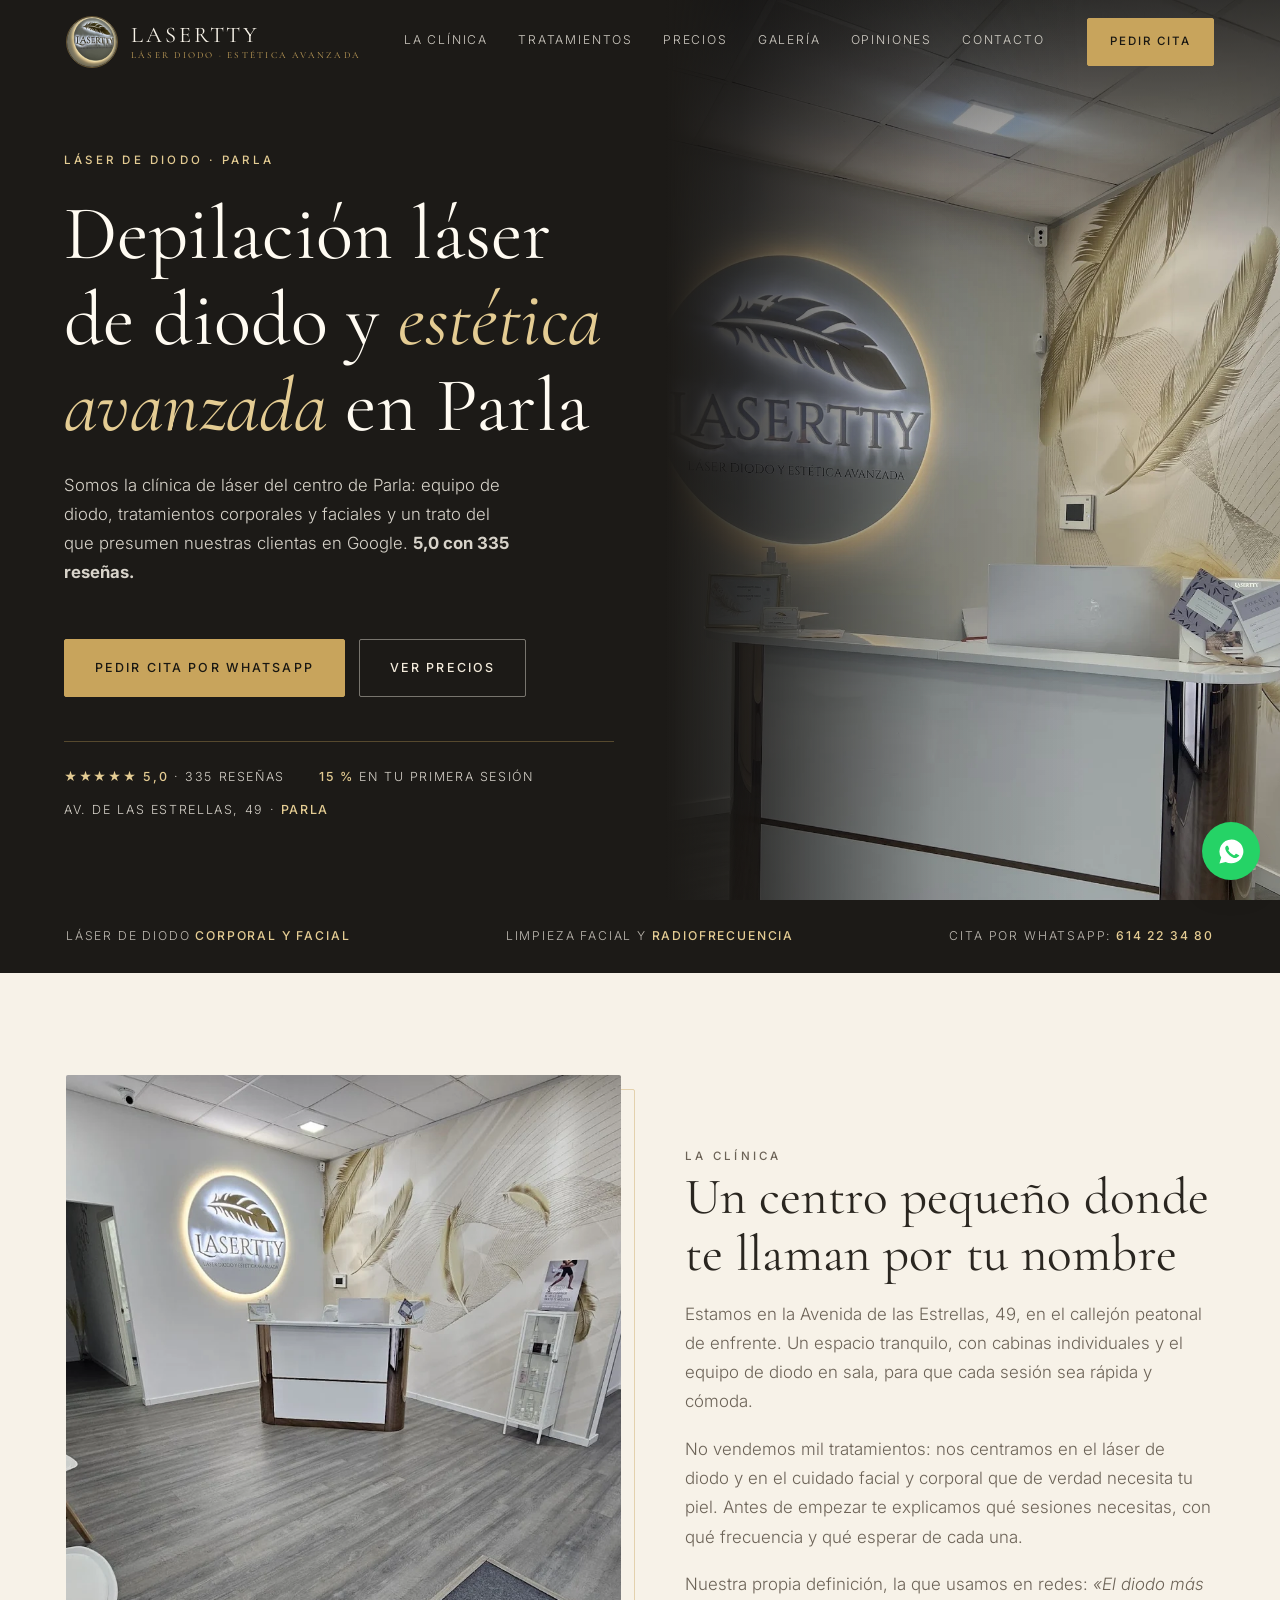
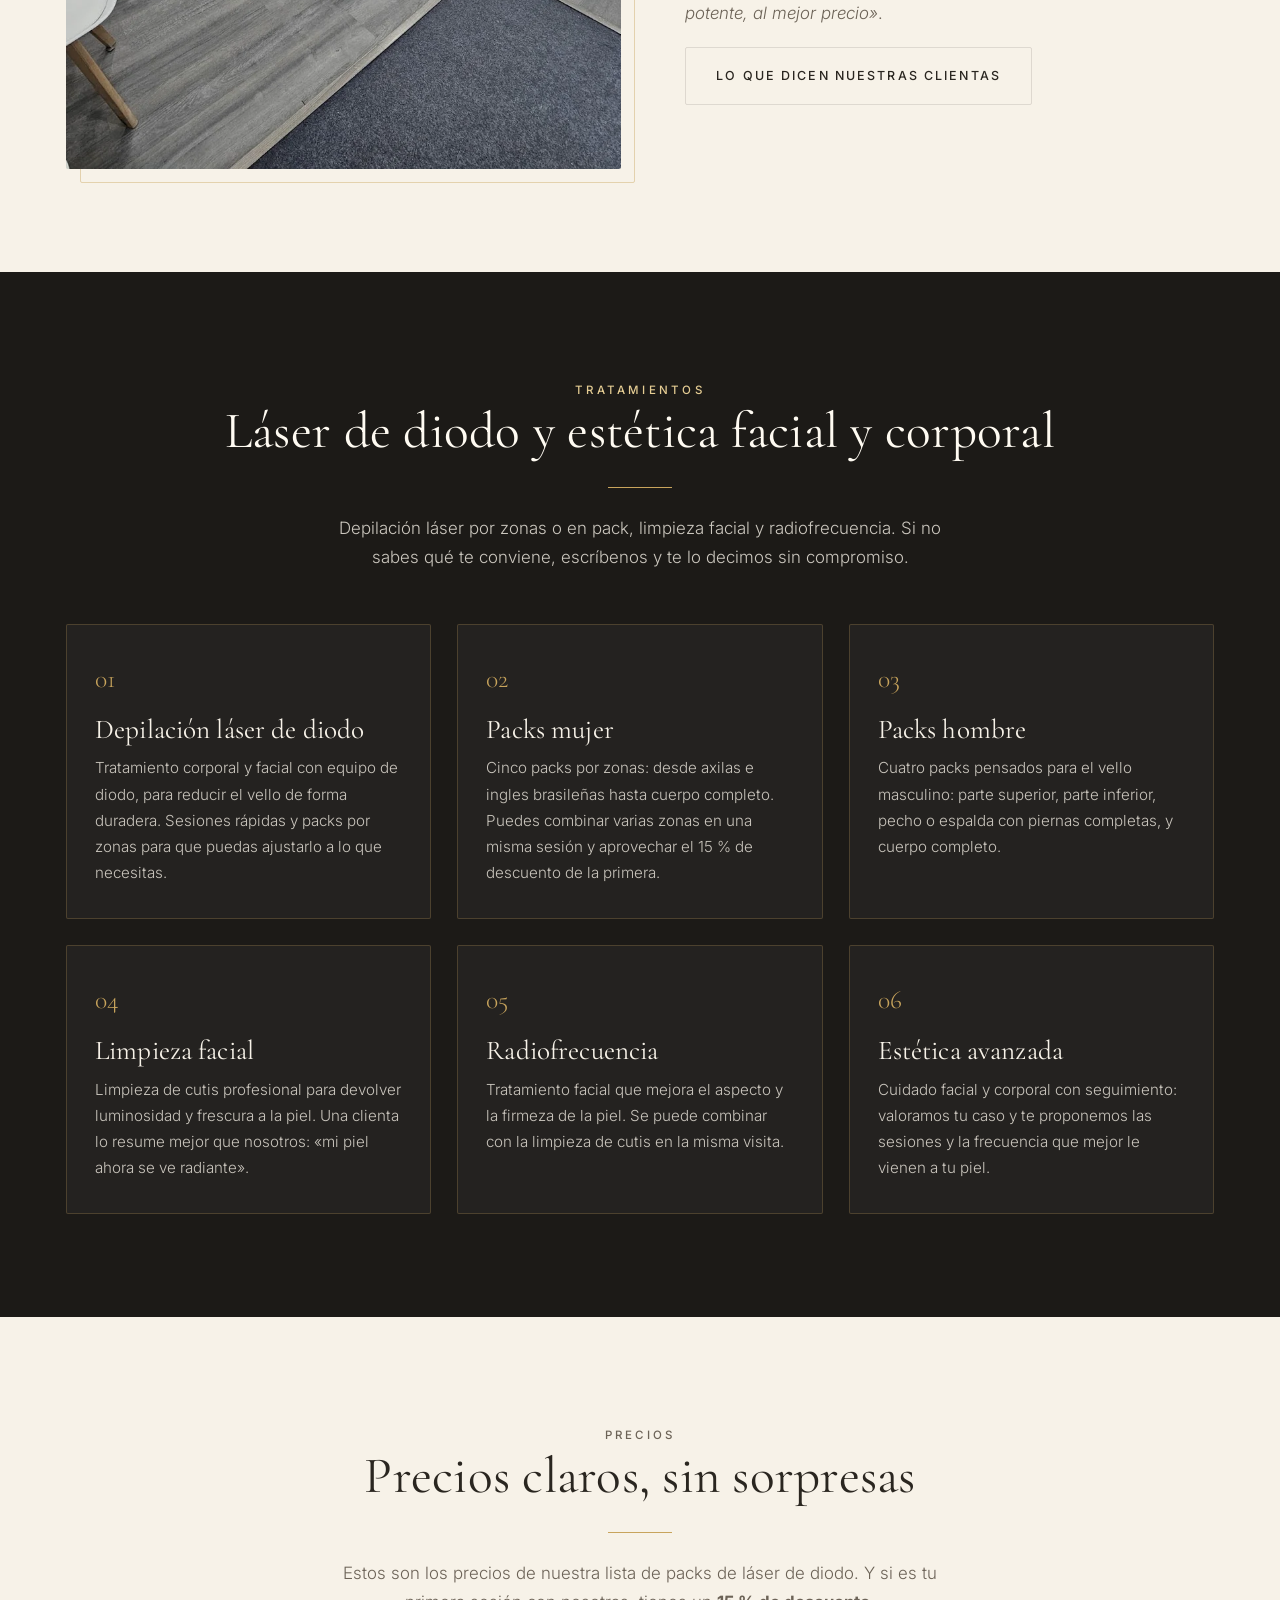
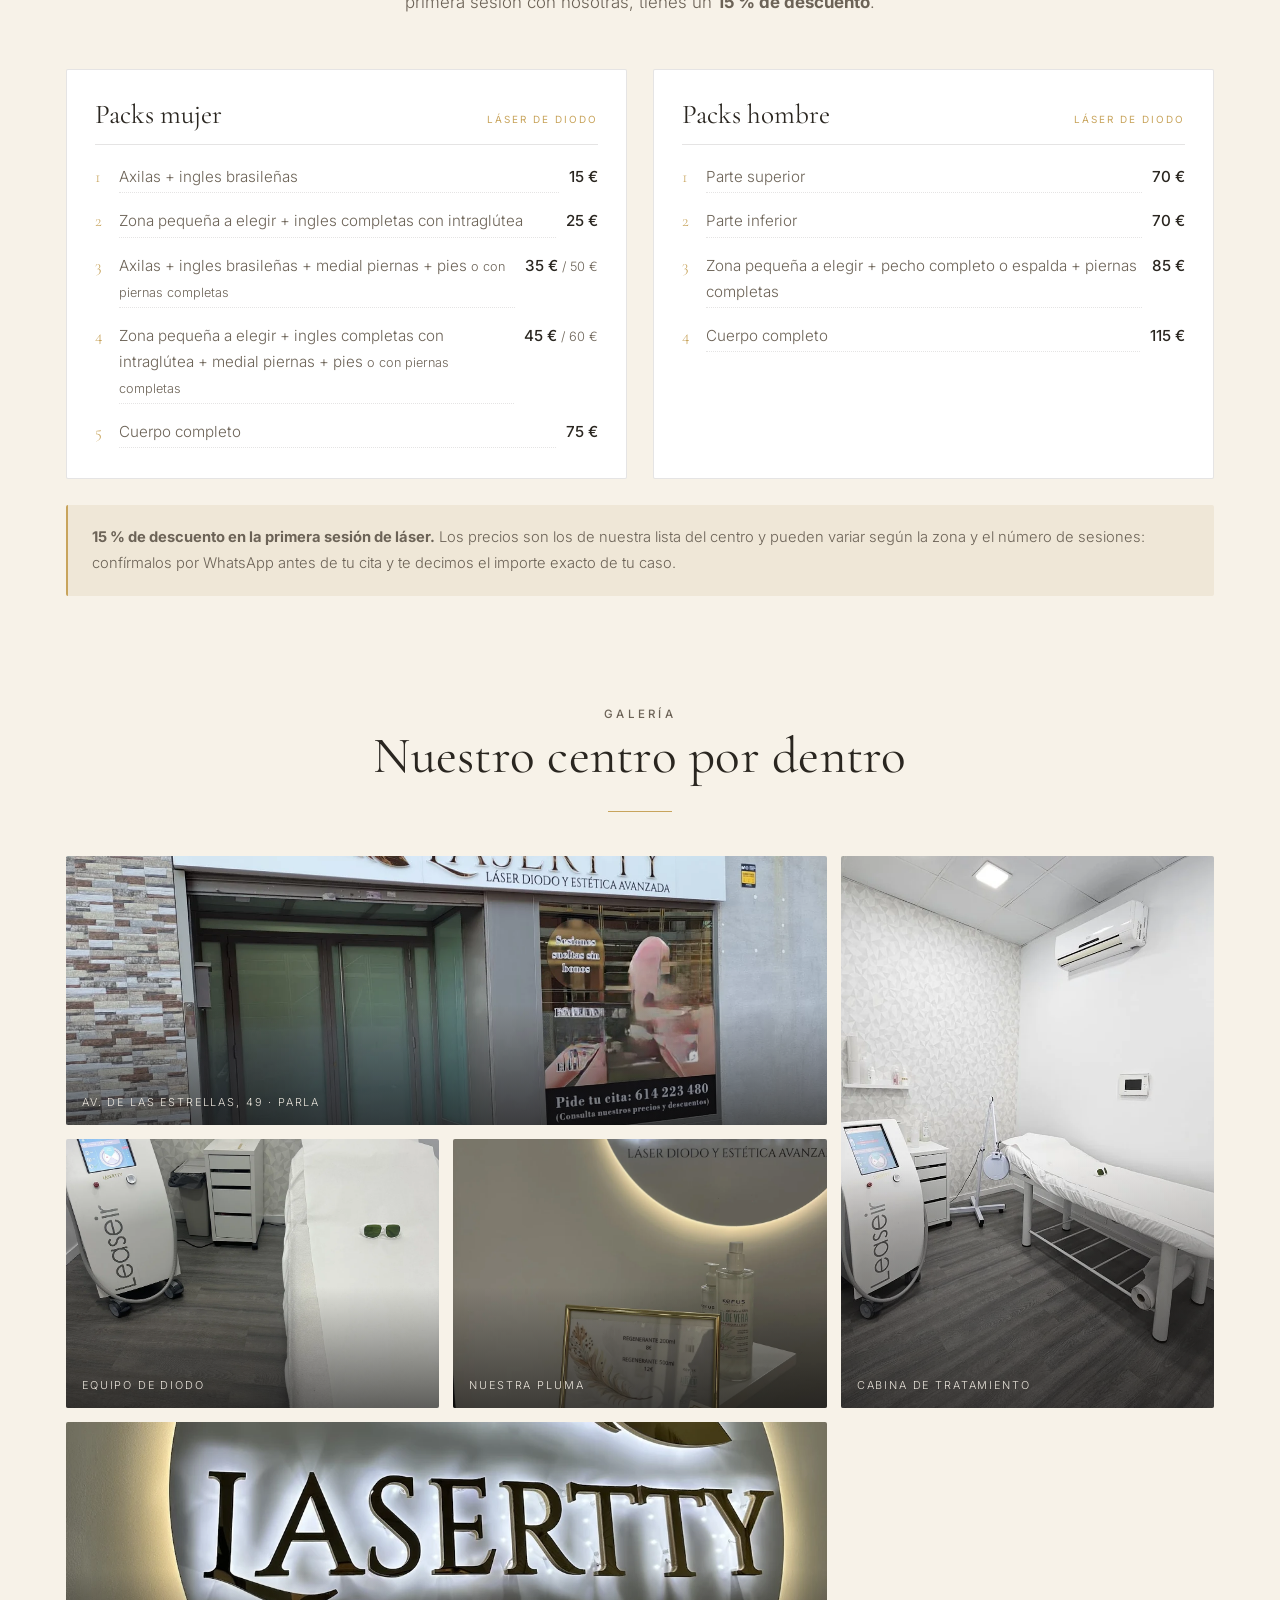
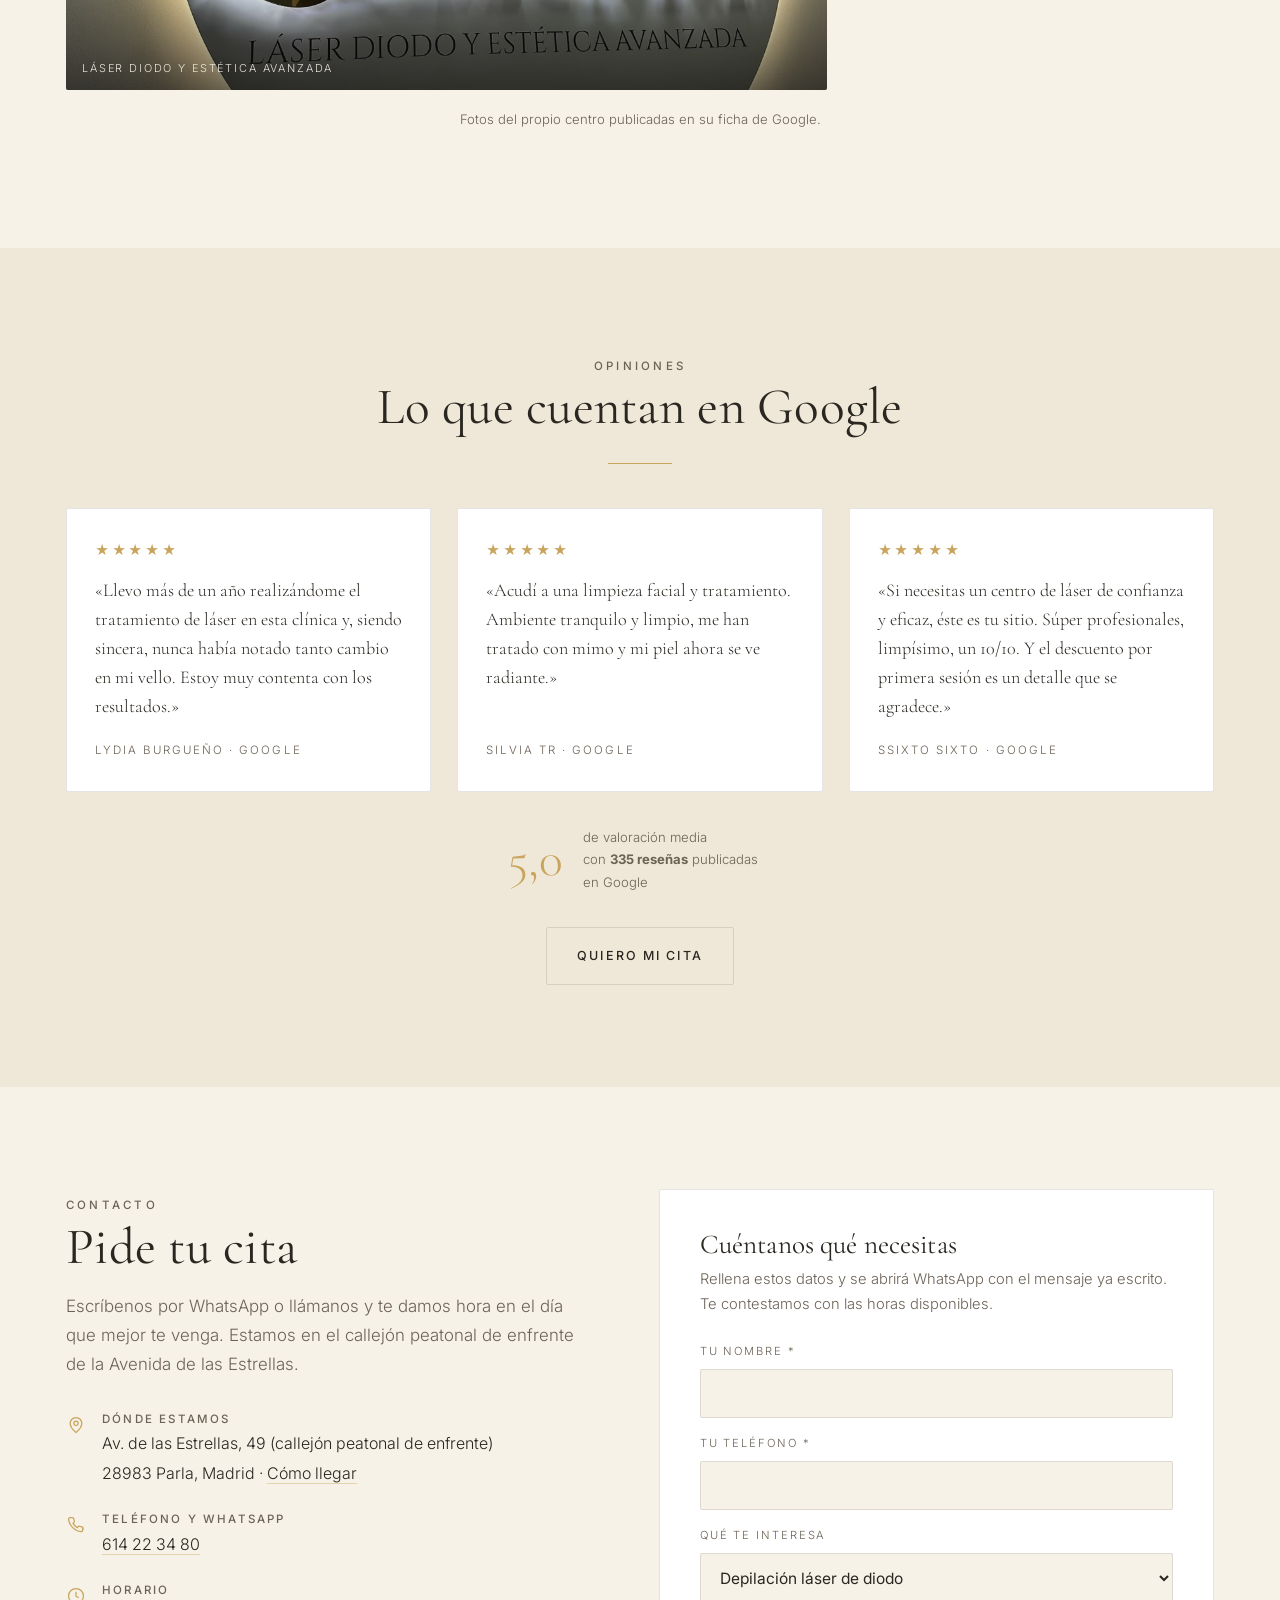
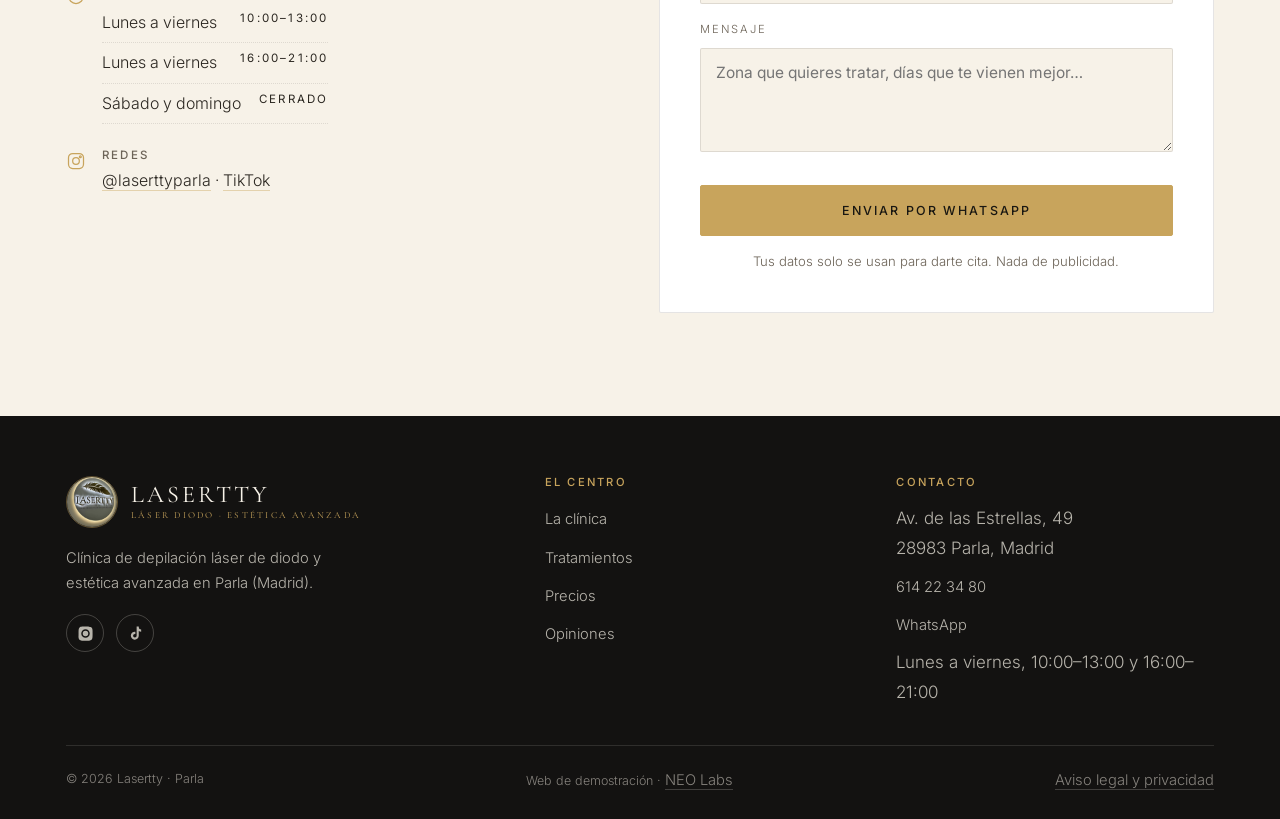
==== commit 275d16d0: "Pie: marca de demostracion NEO Labs" ====
--- a/index.html
+++ b/index.html
@@ -369,6 +369,7 @@
     </div>
     <div class="pie-abajo">
       <span>© <span id="ano">2026</span> Lasertty · Parla</span>
+      <span>Web de demostración · <a href="https://neolabs.me" target="_blank" rel="noopener">NEO Labs</a></span>
       <span><a href="legal.html">Aviso legal y privacidad</a></span>
     </div>
   </div>
